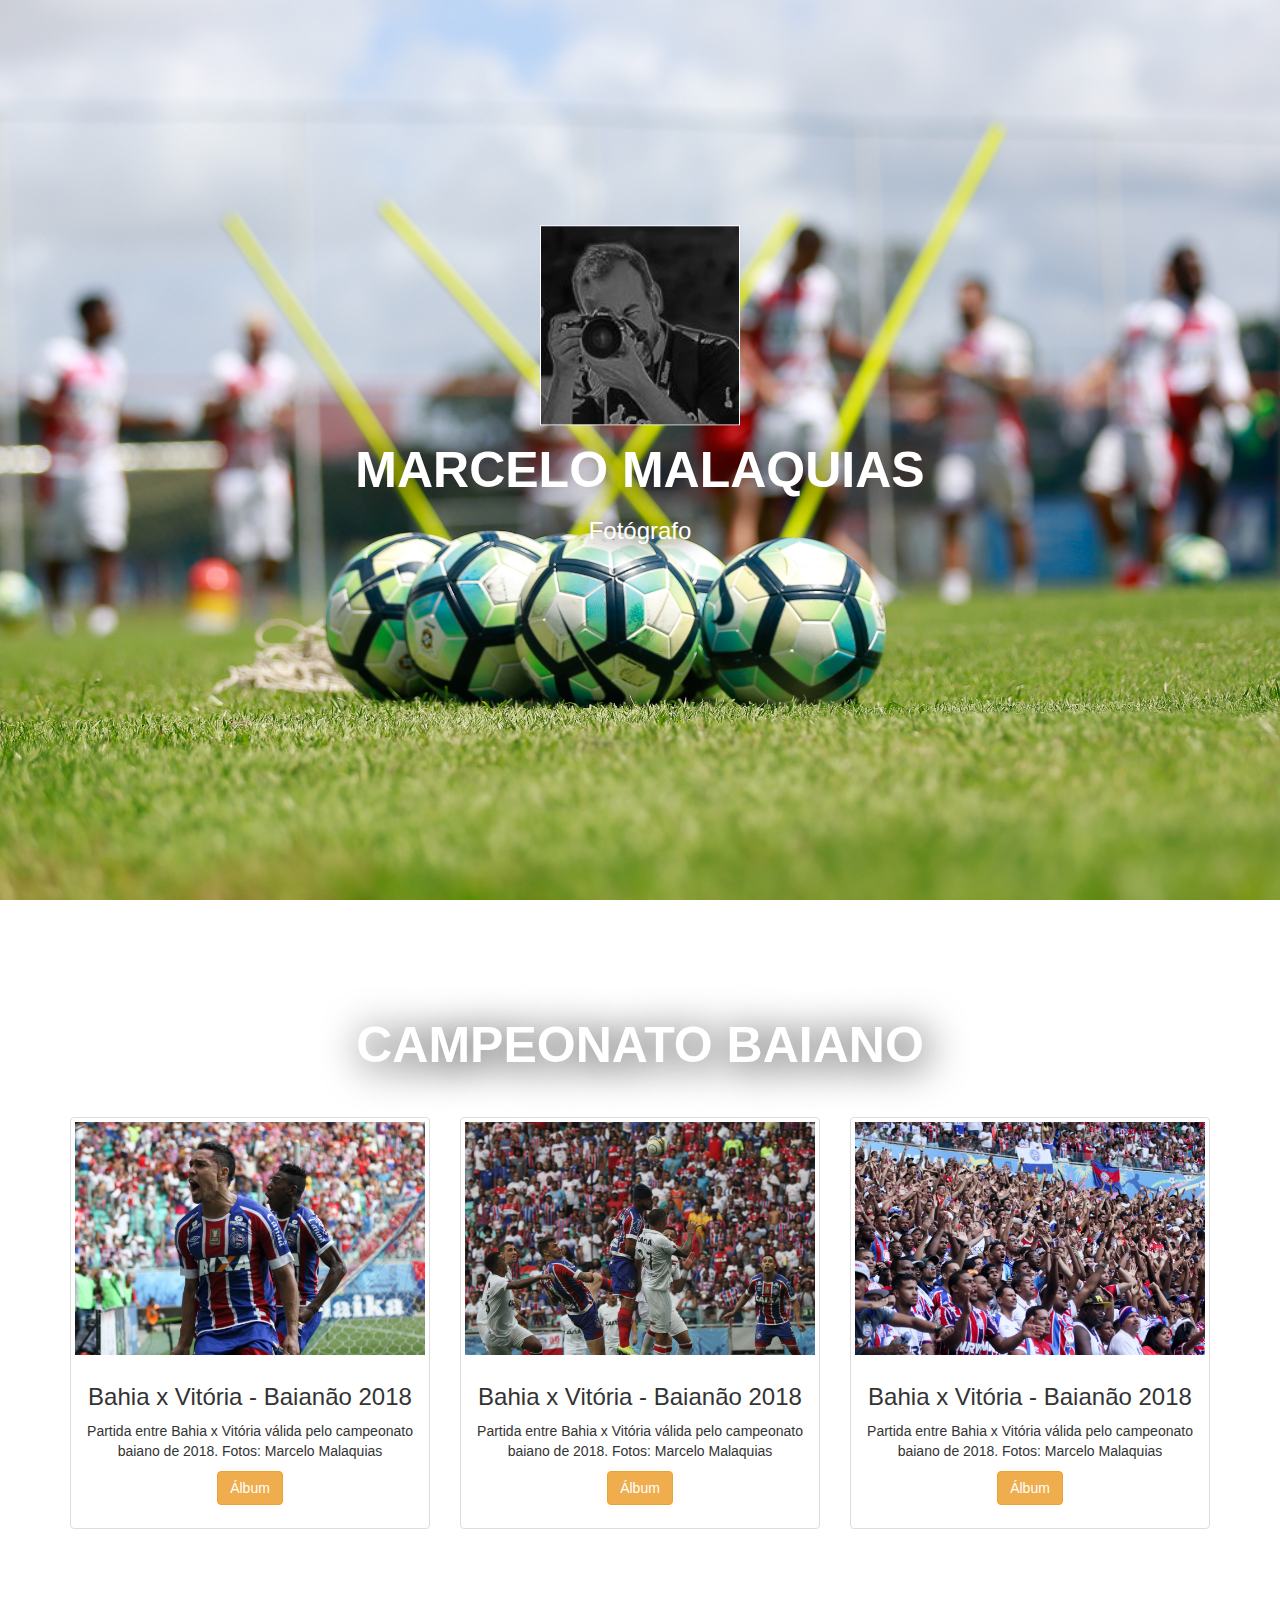
==== index.html @ 6c44594a "Primeira versão do site com Bootstrap" ====
<!DOCTYPE html>
<html lang="pt-br" dir="ltr">
  <head>
    <meta charset="utf-8">
    <title>Marcelo Malaquias</title>
    <link rel="stylesheet" href="css/style.css">
    <link rel="stylesheet" href="https://maxcdn.bootstrapcdn.com/bootstrap/3.3.7/css/bootstrap.min.css" integrity="sha384-BVYiiSIFeK1dGmJRAkycuHAHRg32OmUcww7on3RYdg4Va+PmSTsz/K68vbdEjh4u" crossorigin="anonymous">
  </head>
  <body>
    <header>
      <div class="header-content">
        <div class="header-content-inner">
          <img class="img-icon" src="img/perfil.jpg" alt="Marcelo Malaquias Fotógrafo">
        </div>
        <div class="header-content-inner">
          <h1 class="shadow">Marcelo Malaquias</h1>
          <h3 class="shadow">Fotógrafo</h3>
        </div>
      </div>
    </header>
    <section class="background-section">
      <div class="container">
        <div class="row">
          <h1 class="text-center">CAMPEONATO BAIANO</h1>
          <hr class="light">
        </div>
        <div class="row">
          <div class="col-sm-6 col-md-4">
            <div class="thumbnail">
              <img src="img/foto1.jpg" alt="BaxVi">
              <div class="caption">
                <h3>Bahia x Vitória - Baianão 2018</h3>
                <p>Partida entre Bahia x Vitória válida pelo campeonato baiano de 2018. Fotos: Marcelo Malaquias</p>
                <p><a href="#" class="btn btn-warning" role="button">Álbum</a></p>
              </div>
            </div>
          </div>
          <div class="col-sm-6 col-md-4">
            <div class="thumbnail">
              <img src="img/foto2.jpg" alt="BaxVi">
              <div class="caption">
                <h3>Bahia x Vitória - Baianão 2018</h3>
                <p>Partida entre Bahia x Vitória válida pelo campeonato baiano de 2018. Fotos: Marcelo Malaquias</p>
                <p><a href="#" class="btn btn-warning" role="button">Álbum</a></p>
              </div>
            </div>
          </div>
          <div class="col-sm-6 col-md-4">
            <div class="thumbnail">
              <img src="img/foto3.jpg" alt="BaxVi">
              <div class="caption">
                <h3>Bahia x Vitória - Baianão 2018</h3>
                <p>Partida entre Bahia x Vitória válida pelo campeonato baiano de 2018. Fotos: Marcelo Malaquias</p>
                <p><a href="#" class="btn btn-warning" role="button">Álbum</a></p>
              </div>
            </div>
          </div>
        </div>
      </div>
    </section>
    <script src="https://ajax.googleapis.com/ajax/libs/jquery/1.12.4/jquery.min.js"></script>
    <script src="https://maxcdn.bootstrapcdn.com/bootstrap/3.3.7/js/bootstrap.min.js" integrity="sha384-Tc5IQib027qvyjSMfHjOMaLkfuWVxZxUPnCJA7l2mCWNIpG9mGCD8wGNIcPD7Txa" crossorigin="anonymous"></script>
  </body>
</html>
---- css/style.css ----
html, body {
   height: 100%;
   width: 100%;
 }
 .shadow {
    text-shadow: black 0.1em 0.1em 0.8em;
 }
header {
   position: relative;
   width: 100%;
   min-height: auto;
   -webkit-background-size: cover;
   -moz-background-size: cover;
   background-size: cover;
   -o-background-size: cover;
   background-position: center;
   background-image: url('../img/back.jpg');
   text-align: center;
   color: white;
 }
 header .header-content {
    position: relative;
    text-align: center;
    padding: 100px 15px 100px;
    width: 100%;
    margin-top: -60px;
  }
  .img-icon{
       width: 20%;
       border: 1px solid white;
   }
   header .header-content .header-content-inner h1 {
      font-weight: 700;
      text-transform: uppercase;
      margin-top: 0;
      margin-bottom: 0;
      font-size: 30px;
      text-align: center;
      padding-top: 18px;
    }
    @media (min-width: 768px) {
       header {
         min-height: 100%;
         text-align: center;
       }
       header .header-content {
         position: absolute;
         top: 50%;
         -webkit-transform: translateY(-50%);
         -ms-transform: translateY(-50%);
         transform: translateY(-50%);
         padding: 0 50px;
         text-align: center;
       }
       header .header-content .header-content-inner {
         max-width: 1000px;
         margin-left: auto;
         margin-right: auto;
         text-align: center;
       }
       header .header-content .header-content-inner h1 {
         font-size: 50px;
         text-align: center;
       }

     }
     .text-center {
       text-shadow: black 0.1em 0.1em 0.8em;
       font-weight: 700;
       text-transform: uppercase;
       margin-top: 0;
       margin-bottom: 0;
       font-size: 50px;
       text-align: center;
       padding-top: 18px;
       color: white;

     }
     hr.light {
   border-color: white;
   border-width: 4px;
   max-width: 1200px;
 }
    .background-section {
      min-height: 100%;
      /* background-image: url('../img/back2.jpg'); */
      background-color: white;
      text-align: center;
      color: white;
    }
    section {
      padding: 100px 0;
    }
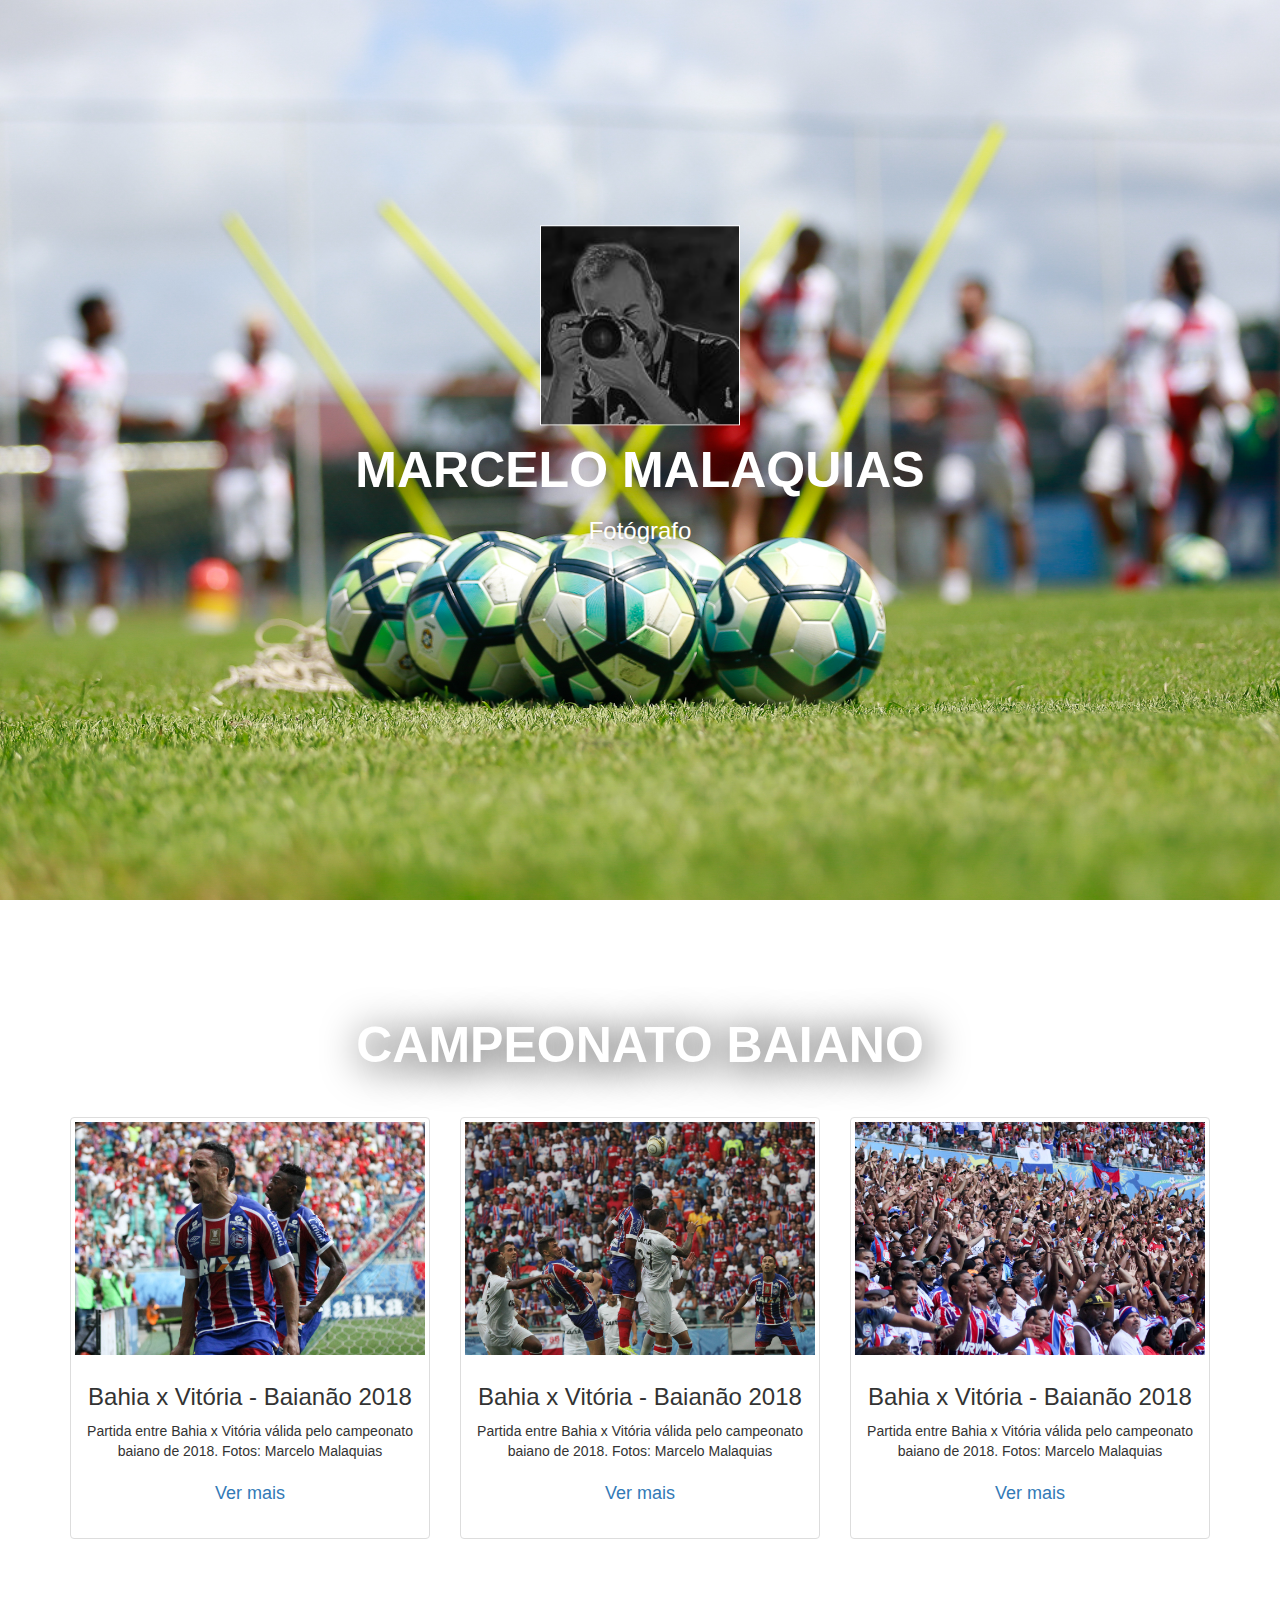
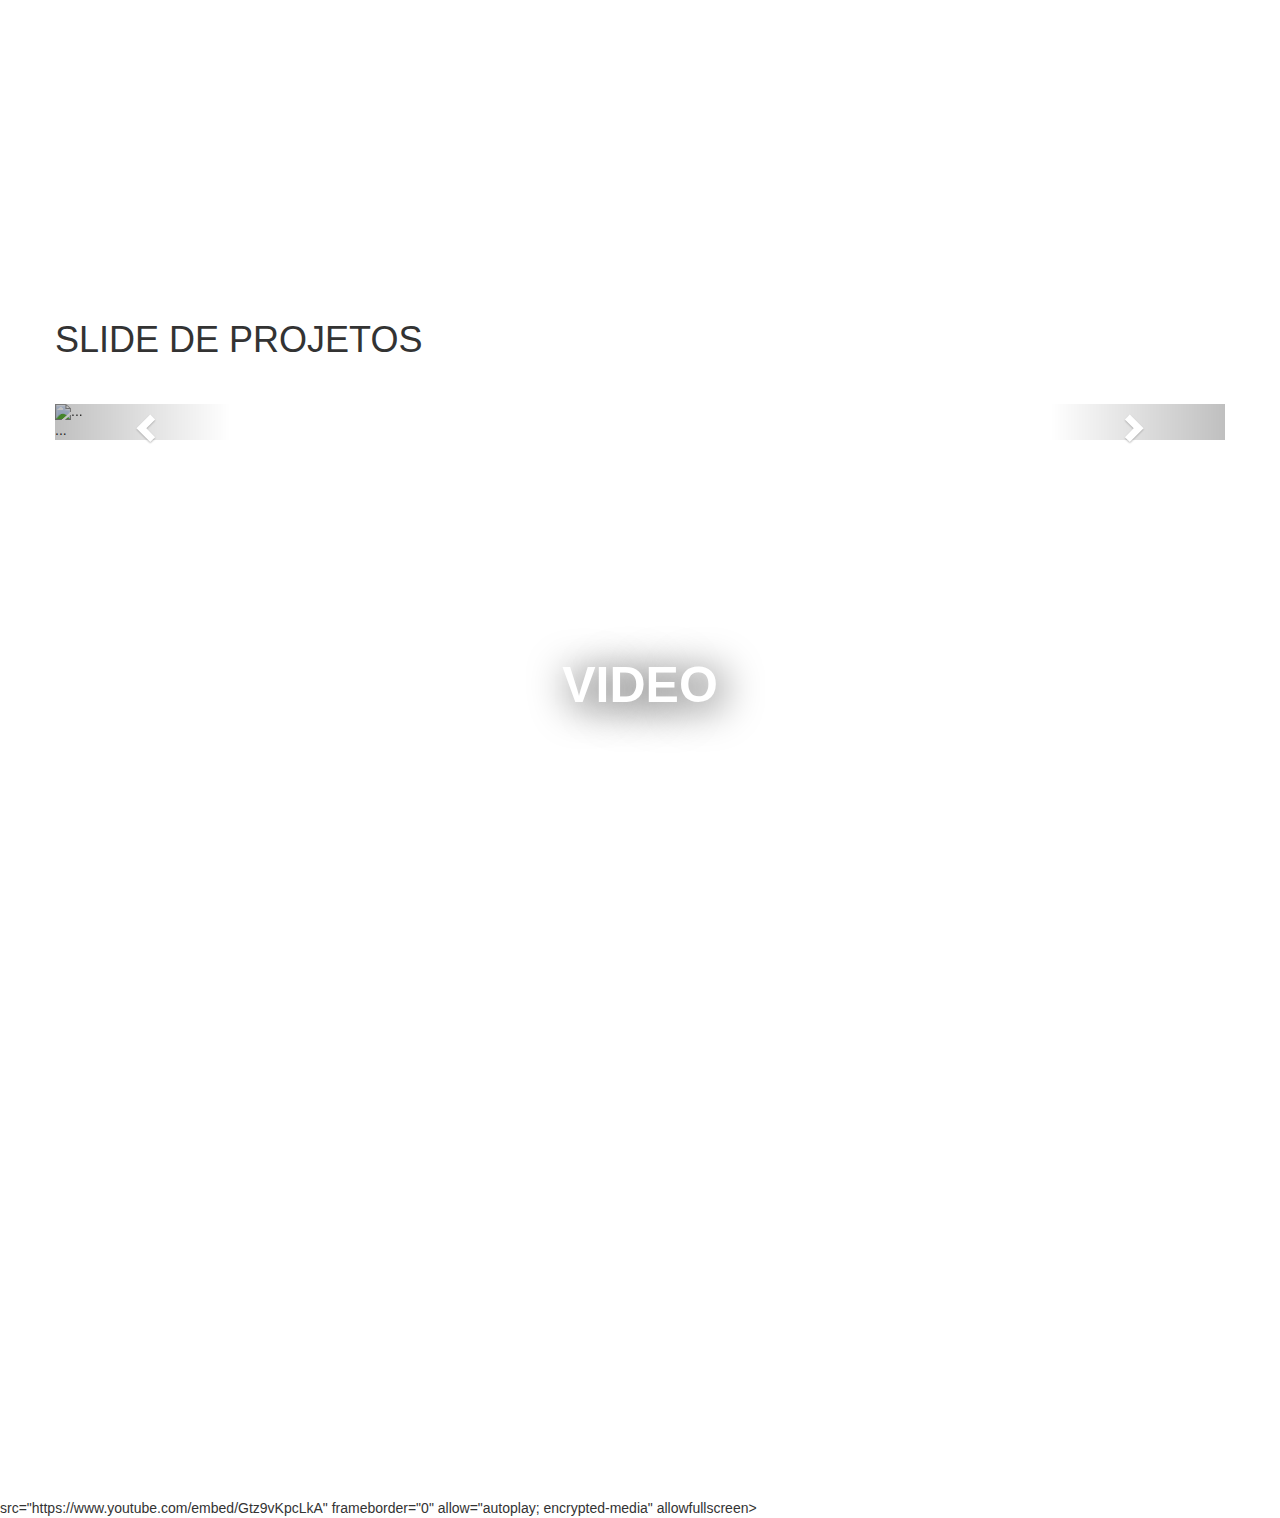
==== commit cd9ef986: "Adicionando Google analytics" ====
--- a/index.html
+++ b/index.html
@@ -7,6 +7,15 @@
     <link rel="stylesheet" href="https://maxcdn.bootstrapcdn.com/bootstrap/3.3.7/css/bootstrap.min.css" integrity="sha384-BVYiiSIFeK1dGmJRAkycuHAHRg32OmUcww7on3RYdg4Va+PmSTsz/K68vbdEjh4u" crossorigin="anonymous">
   </head>
   <body>
+        <!-- Global site tag (gtag.js) - Google Analytics -->
+    <script async src="https://www.googletagmanager.com/gtag/js?id=UA-122960250-1"></script>
+    <script>
+      window.dataLayer = window.dataLayer || [];
+      function gtag(){dataLayer.push(arguments);}
+      gtag('js', new Date());
+      gtag('config', 'UA-122960250-1');
+    </script>
+
     <header>
       <div class="header-content">
         <div class="header-content-inner">
@@ -31,17 +40,17 @@
               <div class="caption">
                 <h3>Bahia x Vitória - Baianão 2018</h3>
                 <p>Partida entre Bahia x Vitória válida pelo campeonato baiano de 2018. Fotos: Marcelo Malaquias</p>
-                <p><a href="#" class="btn btn-warning" role="button">Álbum</a></p>
+                <p><a target="_blank" href="http://www.instagram.com/celomalaquias" class="btn-blue btn-lg btn-block" role="button">Ver mais</a></p>
               </div>
             </div>
           </div>
           <div class="col-sm-6 col-md-4">
             <div class="thumbnail">
-              <img src="img/foto2.jpg" alt="BaxVi">
+              <img src="img/foto2.jpg" class="tamb-img">
               <div class="caption">
                 <h3>Bahia x Vitória - Baianão 2018</h3>
                 <p>Partida entre Bahia x Vitória válida pelo campeonato baiano de 2018. Fotos: Marcelo Malaquias</p>
-                <p><a href="#" class="btn btn-warning" role="button">Álbum</a></p>
+                <p><a target="_blank" href="http://www.instagram.com/celomalaquias" class="btn-blue btn-lg btn-block" role="button">Ver mais</a></p>
               </div>
             </div>
           </div>
@@ -51,14 +60,82 @@
               <div class="caption">
                 <h3>Bahia x Vitória - Baianão 2018</h3>
                 <p>Partida entre Bahia x Vitória válida pelo campeonato baiano de 2018. Fotos: Marcelo Malaquias</p>
-                <p><a href="#" class="btn btn-warning" role="button">Álbum</a></p>
+                <p><a target="_blank" href="http://www.instagram.com/celomalaquias" class="btn-blue btn-lg btn-block" role="button">Ver mais</a></p>
               </div>
             </div>
           </div>
         </div>
       </div>
     </section>
+    <section>
+      <div class="container">
+        <div class="row">
+          <h1 class="text-centere">SLIDE DE PROJETOS</h1>
+          <hr class="light">
+        </div>
+        <div class="row">
+          <div id="carousel-example-generic" class="carousel slide" data-ride="carousel">
+            <!-- Indicators -->
+            <ol class="carousel-indicators">
+              <li data-target="#carousel-example-generic" data-slide-to="0" class="active"></li>
+              <li data-target="#carousel-example-generic" data-slide-to="1"></li>
+              <li data-target="#carousel-example-generic" data-slide-to="2"></li>
+            </ol>
+
+            <!-- Wrapper for slides -->
+            <div class="carousel-inner" role="listbox">
+              <div class="item active">
+                <img src="img/foto4.jpg" alt="...">
+                <div class="carousel-caption">
+                  ...
+                </div>
+              </div>
+              <div class="item">
+                <img src="img/foto5.jpg" alt="...">
+                <div class="carousel-caption">
+                  ...
+                </div>
+              </div>
+    ...
+            </div>
+
+            <!-- Controls -->
+            <a class="left carousel-control" href="#carousel-example-generic" role="button" data-slide="prev">
+              <span class="glyphicon glyphicon-chevron-left" aria-hidden="true"></span>
+              <span class="sr-only">Previous</span>
+            </a>
+            <a class="right carousel-control" href="#carousel-example-generic" role="button" data-slide="next">
+              <span class="glyphicon glyphicon-chevron-right" aria-hidden="true"></span>
+              <span class="sr-only">Next</span>
+            </a>
+</div>
+        </div>
+      </div>
+    </section>
+    <section>
+      <div class="container">
+        <div class="row">
+          <h1 class="text-center">Video</h1>
+          <hr class="light">
+        </div>
+        <div class="row">
+          <div class="col-sm-6 col-md-6">
+            <div class="embed-responsive embed-responsive-16by9">
+              <iframe class="embed-responsive-item" src="https://www.youtube.com/embed/DfU1DRBjP60" frameborder="0" allow="autoplay; encrypted-media" allowfullscreen>" width="" height=""></iframe>
+            </div>
+            <div class="row">
+              <div class="embed-responsive embed-responsive-16by9">
+                <iframe class="embed-responsive-item" src="https://www.youtube.com/embed/hCpz2GmubbI" frameborder="0" allow="autoplay; encrypted-media" allowfullscreen>" width="" height=""></iframe>
+              </div>
+            </div>
+          </div>
+        </div>
+
+      </div>
+    </section>
     <script src="https://ajax.googleapis.com/ajax/libs/jquery/1.12.4/jquery.min.js"></script>
     <script src="https://maxcdn.bootstrapcdn.com/bootstrap/3.3.7/js/bootstrap.min.js" integrity="sha384-Tc5IQib027qvyjSMfHjOMaLkfuWVxZxUPnCJA7l2mCWNIpG9mGCD8wGNIcPD7Txa" crossorigin="anonymous"></script>
   </body>
 </html>
+
+src="https://www.youtube.com/embed/Gtz9vKpcLkA" frameborder="0" allow="autoplay; encrypted-media" allowfullscreen>
